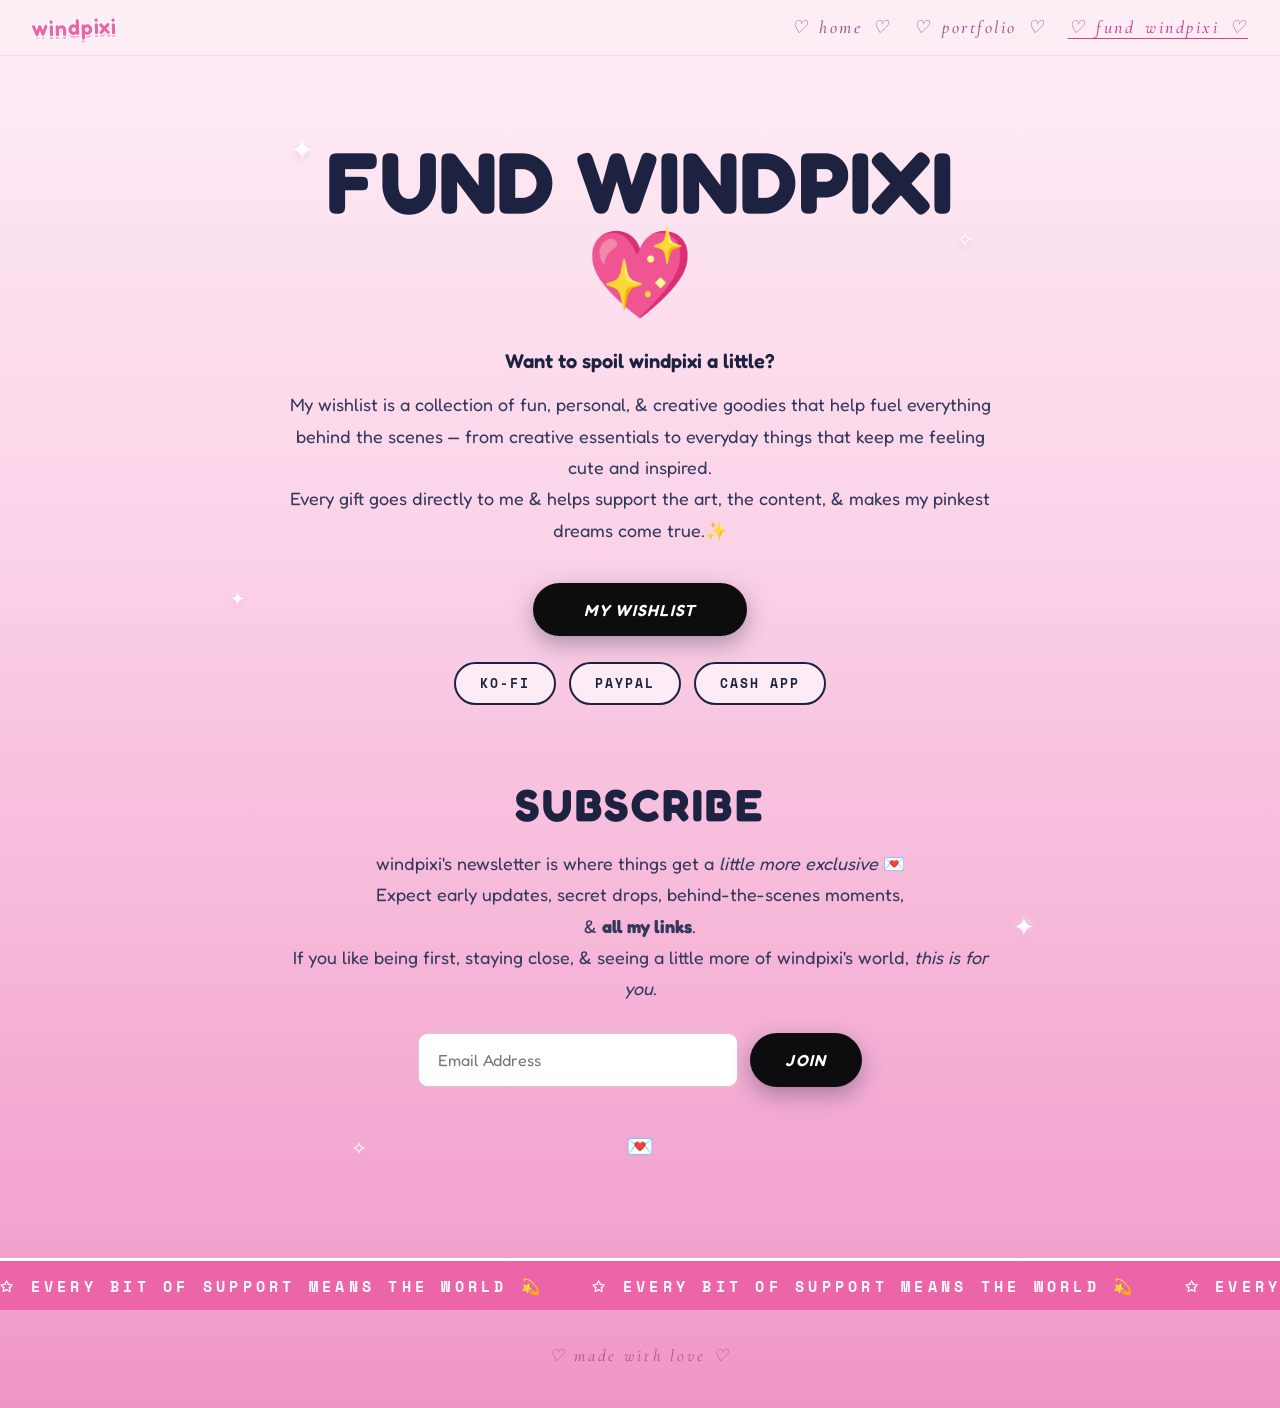
==== fund.html @ 66734611 "Y2K bubblegum site: links home, photo portfolio, fund page" ====
<!DOCTYPE html>
<html lang="en">
<head>
  <meta charset="UTF-8">
  <meta name="viewport" content="width=device-width, initial-scale=1.0">
  <title>Fund windpixi 💖</title>
  <meta name="description" content="Support windpixi directly — wishlist, tips & the newsletter 💖">
  <link rel="preconnect" href="https://fonts.googleapis.com">
  <link rel="preconnect" href="https://fonts.gstatic.com" crossorigin>
  <link href="https://fonts.googleapis.com/css2?family=Fredoka:ital,wght@0,400;0,600;0,700;1,600&family=Cormorant+Garamond:ital,wght@1,500;1,600&family=Playfair+Display:ital,wght@0,600;1,500&family=Space+Mono:wght@400;700&display=swap" rel="stylesheet">
  <link rel="stylesheet" href="css/style.css">
  <link rel="icon" href="data:image/svg+xml,<svg xmlns=%22http://www.w3.org/2000/svg%22 viewBox=%220 0 100 100%22><text y=%22.9em%22 font-size=%2290%22>💖</text></svg>">
</head>
<body class="fund-page-bg">

  <header class="site-header">
    <a class="logo-mini" href="index.html">windpixi</a>
    <nav class="site-nav">
      <a href="index.html">♡ home ♡</a>
      <a href="portfolio.html">♡ portfolio ♡</a>
      <a class="current" href="fund.html">♡ fund windpixi ♡</a>
    </nav>
  </header>

  <main class="fund-hero">
    <span class="sparkle" style="top:6%; left:4%; font-size:1.8rem; --d:.1s">✦</span>
    <span class="sparkle" style="top:14%; right:6%; font-size:1.3rem; --d:.8s">✧</span>
    <span class="sparkle" style="top:44%; left:-4%; font-size:1.1rem; --d:1.3s">✦</span>
    <span class="sparkle" style="bottom:26%; right:-2%; font-size:1.6rem; --d:.5s">✦</span>
    <span class="sparkle" style="bottom:8%; left:12%; font-size:1.2rem; --d:1.8s">✧</span>

    <h1 class="fund-title">FUND WINDPIXI 💖</h1>

    <p class="fund-sub">Want to spoil windpixi a little?</p>
    <p class="fund-blurb">
      My wishlist is a collection of fun, personal, &amp; creative goodies that help
      fuel everything behind the scenes — from creative essentials to everyday
      things that keep me feeling cute and inspired.<br>
      Every gift goes directly to me &amp; helps support the art, the content,
      &amp; makes my pinkest dreams come true.✨
    </p>

    <!-- EDIT ME: point this at your real wishlist (Throne, Amazon, etc.) -->
    <a class="btn-black" href="#" target="_blank" rel="noopener">My Wishlist</a>

    <!-- EDIT ME: put your real tip links here (or delete this row) -->
    <div class="tip-row">
      <a class="tip-pill" href="#" target="_blank" rel="noopener">Ko-fi</a>
      <a class="tip-pill" href="#" target="_blank" rel="noopener">PayPal</a>
      <a class="tip-pill" href="#" target="_blank" rel="noopener">Cash App</a>
    </div>

    <!-- ============ newsletter ============ -->
    <section class="subscribe-block">
      <h2>SUBSCRIBE</h2>
      <p class="fund-blurb">
        windpixi's newsletter is where things get a <em>little more exclusive</em> 💌<br>
        Expect early updates, secret drops, behind-the-scenes moments,<br>
        &amp; <strong>all my links</strong>.<br>
        If you like being first, staying close, &amp; seeing a little more of
        windpixi's world, <em>this is for you</em>.
      </p>

      <!-- EDIT ME: wire this to your mailing list provider
           (Mailchimp / Buttondown / beehiiv all give you a form action URL) -->
      <form class="subscribe-form" action="#" method="post"
            onsubmit="document.getElementById('sub-note').textContent = 'newsletter coming soon 💌 (form not wired up yet)'; return false;">
        <input type="email" name="email" placeholder="Email Address" required>
        <button class="btn-black" type="submit">Join</button>
      </form>

      <p class="postscript" id="sub-note">💌</p>
    </section>
  </main>

  <!-- ============ marquee ticker ============ -->
  <div class="marquee" aria-hidden="true">
    <div class="marquee-track">
      <span>✩ every bit of support means the world 💫</span>
      <span>✩ every bit of support means the world 💫</span>
      <span>✩ every bit of support means the world 💫</span>
      <span>✩ every bit of support means the world 💫</span>
      <span>✩ every bit of support means the world 💫</span>
      <span>✩ every bit of support means the world 💫</span>
    </div>
  </div>

  <footer class="site-footer">
    ♡ made with love ♡
  </footer>

</body>
</html>
---- css/style.css ----
/* ============================================================
   windpixi.site — shared styles
   Y2K bubblegum aesthetic: pale pink, glossy bubble type,
   dot grids, sparkles, script-serif nav, marquee ticker.
   ============================================================ */

:root {
  --pink-bg: #fdeef6;        /* pale pink page background */
  --pink-bg-2: #fbdfee;      /* slightly deeper pale pink */
  --pink-hot: #ec65a9;       /* hot bubblegum pink */
  --pink-deep: #d63f92;      /* deep pink for gradients */
  --pink-soft: #f7bad9;      /* soft pink borders / dots */
  --plum: #7d4269;           /* plum hero overlay (portfolio) */
  --plum-deep: #63344f;
  --navy: #1c2240;           /* chunky title text (fund) */
  --white: #fff;

  --font-bubble: "Fredoka", sans-serif;          /* chunky rounded */
  --font-script: "Cormorant Garamond", serif;    /* italic script-serif nav */
  --font-serif: "Playfair Display", serif;       /* display serif titles */
  --font-mono: "Space Mono", monospace;          /* mono captions/buttons */
}

* { margin: 0; padding: 0; box-sizing: border-box; }

html { scroll-behavior: smooth; }

body {
  background: var(--pink-bg);
  font-family: var(--font-mono);
  color: var(--navy);
  overflow-x: hidden;
}

/* ---------- header / nav ---------- */

.site-header {
  position: sticky;
  top: 0;
  z-index: 50;
  display: flex;
  align-items: center;
  justify-content: space-between;
  gap: 1rem;
  padding: 0.9rem 2rem;
  background: rgba(253, 238, 246, 0.92);
  backdrop-filter: blur(6px);
  border-bottom: 1px solid rgba(236, 101, 169, 0.18);
}

.logo-mini {
  font-family: var(--font-bubble);
  font-weight: 600;
  font-size: 1.35rem;
  letter-spacing: 0.04em;
  text-decoration: none;
  color: var(--pink-hot);
  text-shadow:
    1px 1px 0 #fff, -1px 1px 0 #fff, 1px -1px 0 #fff, -1px -1px 0 #fff,
    0 3px 0 rgba(214, 63, 146, 0.35);
  transform: rotate(-2deg);
}

.site-nav {
  display: flex;
  flex-wrap: wrap;
  gap: 1.4rem;
  justify-content: flex-end;
}

.site-nav a {
  font-family: var(--font-script);
  font-style: italic;
  font-weight: 500;
  font-size: 1.12rem;
  letter-spacing: 0.14em;
  word-spacing: 0.2em;
  color: #a45585;
  text-decoration: none;
  white-space: nowrap;
  transition: color 0.2s;
}

.site-nav a:hover { color: var(--pink-deep); }

.site-nav a.current {
  color: var(--pink-deep);
  text-decoration: underline;
  text-underline-offset: 5px;
  text-decoration-thickness: 1px;
}

/* ---------- bubble logotype ---------- */

.bubble-word {
  display: inline-flex;
  align-items: baseline;
  font-family: var(--font-bubble);
  font-weight: 700;
  line-height: 1;
  user-select: none;
}

/* Each letter is two stacked copies:
   1. the element itself — transparent fill + thick white stroke + depth
      shadows (the "chrome" outline layer)
   2. ::after — the same glyph with a pink gradient clipped to the text,
      painted on top.
   (A gradient via background-clip:text paints at the *background* layer,
   which sits below any z-index:-1 pseudo — so the outline must live on
   the element and the gradient fill on a pseudo above it, not vice versa.) */
.bubble-word .l {
  position: relative;
  display: inline-block;
  color: transparent;
  -webkit-text-stroke: 0.16em var(--white);
  text-shadow:
    0 0.05em 0 #f6d3e6,
    0 0.09em 0.02em #eab6d4,
    0 0.16em 0.5em rgba(214, 63, 146, 0.35);
  transform: rotate(var(--r, 0deg)) translateY(var(--y, 0px));
  animation: bob 3.4s ease-in-out var(--d, 0s) infinite;
}

.bubble-word .l::after {
  content: attr(data-ch);
  position: absolute;
  inset: 0;
  background: linear-gradient(180deg, #ff9fce 6%, #f0569f 52%, #d63f92 100%);
  -webkit-background-clip: text;
  background-clip: text;
  color: transparent;
  -webkit-text-stroke: 0;
  text-shadow: none;
}

@keyframes bob {
  0%, 100% { transform: rotate(var(--r, 0deg)) translateY(var(--y, 0px)); }
  50%      { transform: rotate(calc(var(--r, 0deg) + 2deg)) translateY(calc(var(--y, 0px) - 0.14em)); }
}

/* ---------- hero (home) ---------- */

.hero {
  position: relative;
  display: flex;
  flex-direction: column;
  align-items: center;
  justify-content: center;
  text-align: center;
  padding: 5.5rem 1rem 4rem;
  overflow: hidden;
}

.hero .bubble-word { font-size: clamp(3.2rem, 11vw, 7.5rem); }

/* soft blurred heart glow behind logotype */
.hero::before {
  content: "";
  position: absolute;
  width: 34rem;
  height: 30rem;
  top: 50%;
  left: 50%;
  transform: translate(-50%, -46%);
  background: radial-gradient(closest-side, rgba(244, 143, 197, 0.5), transparent 72%);
  filter: blur(12px);
  pointer-events: none;
}

.hero-tag {
  margin-top: 2.2rem;
  font-family: var(--font-script);
  font-style: italic;
  font-size: clamp(1.15rem, 2.6vw, 1.5rem);
  letter-spacing: 0.22em;
  color: #a45585;
}

/* dot grids flanking the hero */
.dots {
  position: absolute;
  width: 300px;
  height: 220px;
  background-image: radial-gradient(circle, var(--pink-hot) 3px, transparent 3.6px);
  background-size: 34px 34px;
  opacity: 0.55;
  -webkit-mask-image: radial-gradient(closest-side, #000 40%, transparent);
  mask-image: radial-gradient(closest-side, #000 40%, transparent);
  pointer-events: none;
}

.dots--tl { top: 3rem; left: -3rem; }
.dots--br { bottom: 2rem; right: -3rem; }

/* sparkles */
.sparkle {
  position: absolute;
  color: var(--white);
  text-shadow: 0 0 10px rgba(255, 255, 255, 0.9), 0 2px 6px rgba(236, 101, 169, 0.45);
  animation: twinkle 2.6s ease-in-out var(--d, 0s) infinite;
  pointer-events: none;
}

.sparkle--pink { color: var(--pink-soft); }

@keyframes twinkle {
  0%, 100% { opacity: 0.25; transform: scale(0.8) rotate(0deg); }
  50%      { opacity: 1;    transform: scale(1.15) rotate(18deg); }
}

/* ---------- section headings ---------- */

.script-heading {
  font-family: var(--font-script);
  font-style: italic;
  font-weight: 500;
  text-align: center;
  font-size: clamp(1.6rem, 4vw, 2.3rem);
  letter-spacing: 0.2em;
  color: #8d4573;
}

/* ---------- link list (home) ---------- */

.links-section {
  position: relative;
  max-width: 640px;
  margin: 0 auto;
  padding: 2.5rem 1.25rem 5rem;
}

.link-list {
  list-style: none;
  display: flex;
  flex-direction: column;
  gap: 1.05rem;
  margin-top: 2.2rem;
}

.link-pill {
  display: flex;
  align-items: center;
  justify-content: center;
  gap: 0.7rem;
  padding: 1.02rem 1.4rem;
  border: 2px solid var(--pink-hot);
  border-radius: 999px;
  background: var(--white);
  font-family: var(--font-mono);
  font-size: 0.92rem;
  font-weight: 700;
  letter-spacing: 0.18em;
  text-transform: uppercase;
  text-decoration: none;
  color: var(--navy);
  box-shadow: 0 4px 0 rgba(236, 101, 169, 0.25);
  transition: transform 0.15s ease, box-shadow 0.15s ease, background 0.2s, color 0.2s;
}

.link-pill .icon { font-size: 1.05rem; line-height: 1; }

.link-pill:hover {
  background: var(--pink-hot);
  color: var(--white);
  transform: translateY(-3px) rotate(-0.5deg);
  box-shadow: 0 7px 0 rgba(214, 63, 146, 0.35);
}

/* ---------- marquee ticker ---------- */

.marquee {
  overflow: hidden;
  background: var(--pink-hot);
  border-top: 3px solid #fff;
  padding: 0.85rem 0;
}

.marquee-track {
  display: flex;
  gap: 3rem;
  width: max-content;
  animation: scroll-x 22s linear infinite;
}

.marquee-track span {
  font-family: var(--font-mono);
  font-weight: 700;
  font-size: 0.95rem;
  letter-spacing: 0.28em;
  text-transform: uppercase;
  color: var(--white);
  white-space: nowrap;
}

@keyframes scroll-x {
  from { transform: translateX(0); }
  to   { transform: translateX(-50%); }
}

/* ---------- portfolio ---------- */

.album-hero {
  position: relative;
  padding: 7rem 1rem 9rem;
  text-align: center;
  color: var(--white);
  background:
    radial-gradient(60rem 30rem at 50% 20%, rgba(255, 255, 255, 0.08), transparent 60%),
    linear-gradient(180deg, var(--plum-deep), var(--plum));
  border-radius: 0 0 50% 50% / 0 0 5.5rem 5.5rem;
  overflow: hidden;
}

/* ghost logotype floating behind the album title */
.album-hero .ghost {
  position: absolute;
  inset: 0;
  display: flex;
  align-items: center;
  justify-content: center;
  font-family: var(--font-bubble);
  font-weight: 700;
  font-size: clamp(4rem, 16vw, 11rem);
  color: rgba(255, 255, 255, 0.07);
  -webkit-text-stroke: 2px rgba(255, 255, 255, 0.05);
  transform: rotate(-4deg);
  pointer-events: none;
}

.album-hero h1 {
  position: relative;
  font-family: var(--font-serif);
  font-weight: 600;
  font-size: clamp(2.6rem, 7vw, 4.6rem);
  letter-spacing: 0.01em;
}

.album-hero h1 .heart { font-family: var(--font-serif); font-weight: 400; }

.album-hero p {
  position: relative;
  margin-top: 1rem;
  font-family: var(--font-mono);
  font-size: 0.95rem;
  letter-spacing: 0.2em;
  color: #f3cde4;
}

.gallery {
  max-width: 1100px;
  margin: 0 auto;
  padding: 4rem 1.5rem 5rem;
  display: grid;
  grid-template-columns: repeat(3, 1fr);
  gap: 2.4rem 2rem;
}

.gallery figure { text-align: center; }

.gallery img {
  width: 100%;
  aspect-ratio: 4 / 5;
  object-fit: cover;
  border-radius: 1.1rem;
  border: 3px solid var(--white);
  box-shadow: 0 10px 24px rgba(214, 63, 146, 0.18);
  transition: transform 0.2s ease, box-shadow 0.2s ease;
}

.gallery figure:hover img {
  transform: translateY(-6px) rotate(-1deg);
  box-shadow: 0 16px 30px rgba(214, 63, 146, 0.28);
}

.gallery figcaption {
  margin-top: 0.85rem;
  font-family: var(--font-script);
  font-style: italic;
  font-size: 1.25rem;
  letter-spacing: 0.16em;
  color: #8d4573;
}

@media (max-width: 800px) {
  .gallery { grid-template-columns: repeat(2, 1fr); }
}

@media (max-width: 520px) {
  .gallery { grid-template-columns: 1fr; }
  .site-header { padding: 0.8rem 1rem; }
  .site-nav { gap: 0.9rem; }
}

/* ---------- fund page ---------- */

.fund-page-bg {
  background: linear-gradient(180deg, #fdeef6 0%, #fbd3e8 38%, #f096c7 100%);
}

.fund-hero {
  position: relative;
  max-width: 760px;
  margin: 0 auto;
  padding: 5rem 1.5rem 6rem;
  text-align: center;
  overflow: visible;
}

.fund-title {
  font-family: var(--font-bubble);
  font-weight: 700;
  font-size: clamp(2.7rem, 8.5vw, 5.4rem);
  letter-spacing: 0.01em;
  color: var(--navy);
  line-height: 1.05;
}

.fund-sub {
  margin-top: 2rem;
  font-family: var(--font-bubble);
  font-weight: 600;
  font-size: 1.25rem;
  color: var(--navy);
}

.fund-blurb {
  margin-top: 1rem;
  font-family: var(--font-bubble);
  font-weight: 400;
  font-size: 1.12rem;
  line-height: 1.75;
  color: #33395e;
}

.btn-black {
  display: inline-block;
  margin-top: 2.3rem;
  padding: 1.05rem 3.2rem;
  background: #0d0d0f;
  color: var(--white);
  border: 0;
  border-radius: 999px;
  font-family: var(--font-bubble);
  font-style: italic;
  font-weight: 600;
  font-size: 1rem;
  letter-spacing: 0.08em;
  text-transform: uppercase;
  text-decoration: none;
  cursor: pointer;
  box-shadow: 0 8px 22px rgba(28, 34, 64, 0.35);
  transition: transform 0.15s ease, box-shadow 0.15s ease;
}

.btn-black:hover { transform: translateY(-3px) scale(1.02); box-shadow: 0 12px 26px rgba(28, 34, 64, 0.4); }

.tip-row {
  margin-top: 1.6rem;
  display: flex;
  flex-wrap: wrap;
  gap: 0.8rem;
  justify-content: center;
}

.tip-pill {
  padding: 0.62rem 1.5rem;
  border: 2px solid var(--navy);
  border-radius: 999px;
  background: rgba(255, 255, 255, 0.65);
  font-family: var(--font-mono);
  font-weight: 700;
  font-size: 0.8rem;
  letter-spacing: 0.16em;
  text-transform: uppercase;
  text-decoration: none;
  color: var(--navy);
  transition: background 0.2s, color 0.2s, transform 0.15s;
}

.tip-pill:hover { background: var(--navy); color: var(--white); transform: translateY(-2px); }

.subscribe-block { margin-top: 4.5rem; }

.subscribe-block h2 {
  font-family: var(--font-bubble);
  font-weight: 700;
  font-size: clamp(1.9rem, 5vw, 2.8rem);
  letter-spacing: 0.06em;
  color: var(--navy);
}

.subscribe-block .fund-blurb em { font-style: italic; }

.subscribe-form {
  margin-top: 1.8rem;
  display: flex;
  gap: 0.75rem;
  justify-content: center;
  flex-wrap: wrap;
}

.subscribe-form input {
  width: min(320px, 80vw);
  padding: 1rem 1.2rem;
  border: 1px solid #d9c3d2;
  border-radius: 0.6rem;
  background: var(--white);
  font-family: var(--font-bubble);
  font-size: 1rem;
  color: var(--navy);
  outline-color: var(--pink-hot);
}

.subscribe-form .btn-black { margin-top: 0; padding: 1rem 2.2rem; }

.postscript { margin-top: 2.6rem; font-size: 1.4rem; }

/* ---------- shared footer ---------- */

.site-footer {
  padding: 2.2rem 1rem 2.6rem;
  text-align: center;
  font-family: var(--font-script);
  font-style: italic;
  font-size: 1.05rem;
  letter-spacing: 0.18em;
  color: #a45585;
}

.site-footer .socials {
  display: flex;
  gap: 1.3rem;
  justify-content: center;
  margin-bottom: 0.9rem;
}

.site-footer .socials a {
  color: var(--pink-deep);
  text-decoration: none;
  font-family: var(--font-mono);
  font-size: 0.82rem;
  font-weight: 700;
  letter-spacing: 0.14em;
  text-transform: uppercase;
}

.site-footer .socials a:hover { text-decoration: underline; text-underline-offset: 4px; }
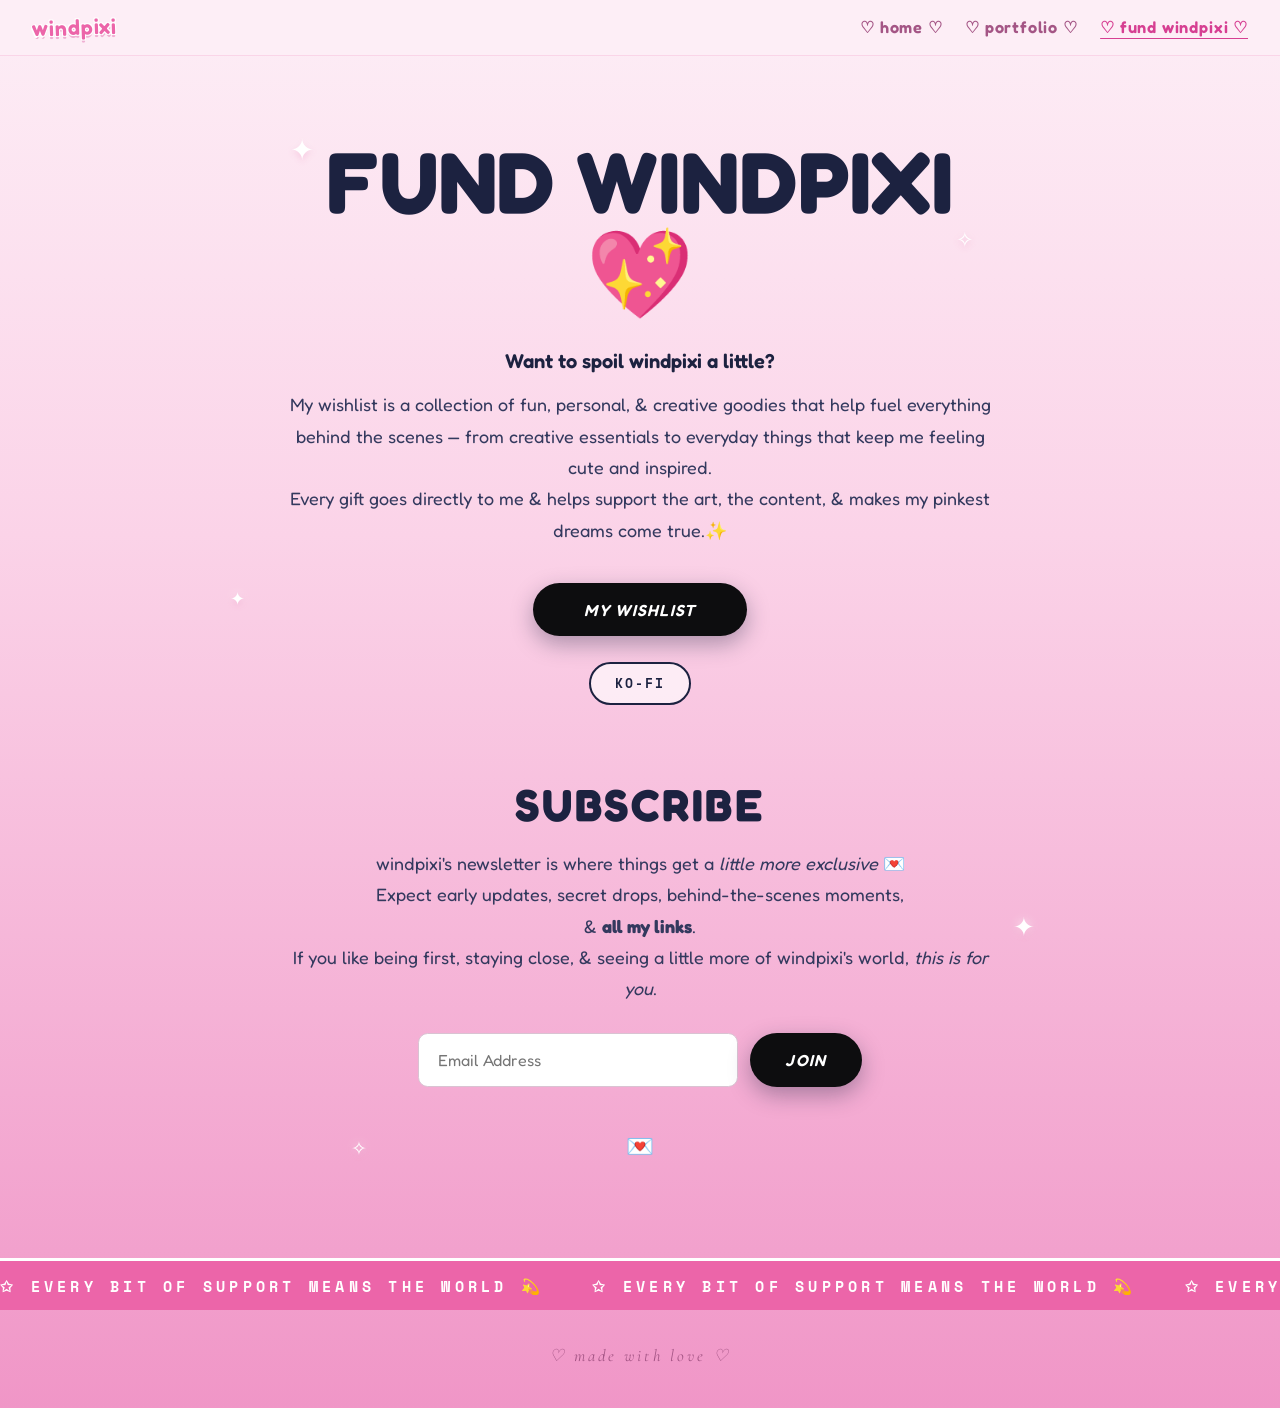
==== commit adb0dcda: "Swap cursive text to bubble font; drop Twitch/Discord/PayPal/Cash App, add Facebook" ====
--- a/fund.html
+++ b/fund.html
@@ -46,8 +46,6 @@
     <!-- EDIT ME: put your real tip links here (or delete this row) -->
     <div class="tip-row">
       <a class="tip-pill" href="#" target="_blank" rel="noopener">Ko-fi</a>
-      <a class="tip-pill" href="#" target="_blank" rel="noopener">PayPal</a>
-      <a class="tip-pill" href="#" target="_blank" rel="noopener">Cash App</a>
     </div>
 
     <!-- ============ newsletter ============ -->
--- a/css/style.css
+++ b/css/style.css
@@ -1,7 +1,7 @@
 /* ============================================================
    windpixi.site — shared styles
    Y2K bubblegum aesthetic: pale pink, glossy bubble type,
-   dot grids, sparkles, script-serif nav, marquee ticker.
+   dot grids, sparkles, bubble nav, marquee ticker.
    ============================================================ */
 
 :root {
@@ -16,7 +16,7 @@
   --white: #fff;
 
   --font-bubble: "Fredoka", sans-serif;          /* chunky rounded */
-  --font-script: "Cormorant Garamond", serif;    /* italic script-serif nav */
+  --font-script: "Cormorant Garamond", serif;    /* italic script-serif (footer) */
   --font-serif: "Playfair Display", serif;       /* display serif titles */
   --font-mono: "Space Mono", monospace;          /* mono captions/buttons */
 }
@@ -69,12 +69,10 @@
 }
 
 .site-nav a {
-  font-family: var(--font-script);
-  font-style: italic;
-  font-weight: 500;
-  font-size: 1.12rem;
-  letter-spacing: 0.14em;
-  word-spacing: 0.2em;
+  font-family: var(--font-bubble);
+  font-weight: 600;
+  font-size: 1.02rem;
+  letter-spacing: 0.05em;
   color: #a45585;
   text-decoration: none;
   white-space: nowrap;
@@ -170,10 +168,10 @@
 
 .hero-tag {
   margin-top: 2.2rem;
-  font-family: var(--font-script);
-  font-style: italic;
-  font-size: clamp(1.15rem, 2.6vw, 1.5rem);
-  letter-spacing: 0.22em;
+  font-family: var(--font-bubble);
+  font-weight: 600;
+  font-size: clamp(1.05rem, 2.4vw, 1.35rem);
+  letter-spacing: 0.1em;
   color: #a45585;
 }
 
@@ -212,12 +210,11 @@
 /* ---------- section headings ---------- */
 
 .script-heading {
-  font-family: var(--font-script);
-  font-style: italic;
-  font-weight: 500;
+  font-family: var(--font-bubble);
+  font-weight: 700;
   text-align: center;
-  font-size: clamp(1.6rem, 4vw, 2.3rem);
-  letter-spacing: 0.2em;
+  font-size: clamp(1.45rem, 3.6vw, 2rem);
+  letter-spacing: 0.06em;
   color: #8d4573;
 }
 
@@ -375,10 +372,10 @@
 
 .gallery figcaption {
   margin-top: 0.85rem;
-  font-family: var(--font-script);
-  font-style: italic;
-  font-size: 1.25rem;
-  letter-spacing: 0.16em;
+  font-family: var(--font-bubble);
+  font-weight: 600;
+  font-size: 1.1rem;
+  letter-spacing: 0.08em;
   color: #8d4573;
 }
 
